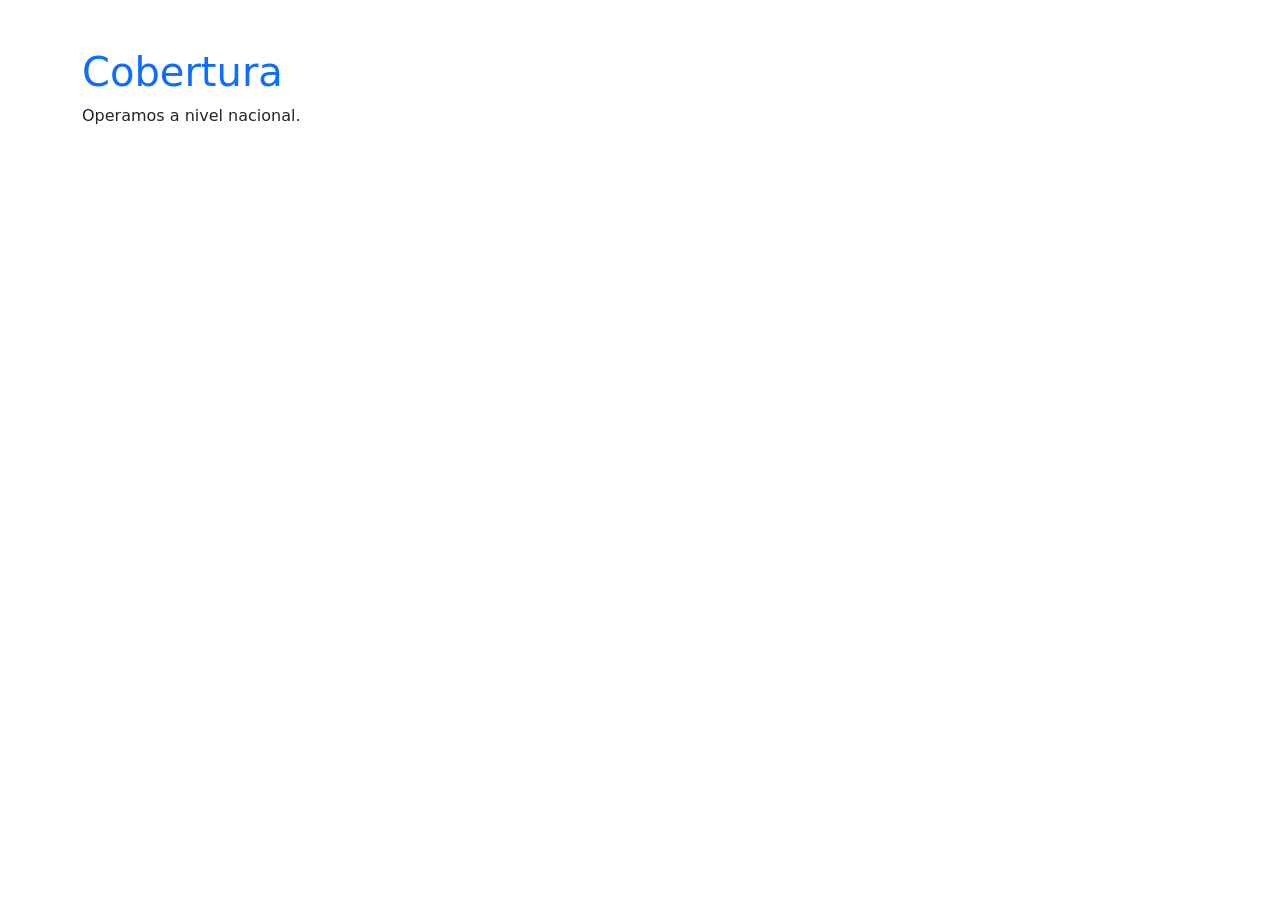
==== cobertura.html @ d580b1d6 "Estructura del proyecto, Bootstrap y diseño base responsive" ====
<!DOCTYPE html>
<html lang="es">
<head>
    <meta charset="UTF-8">
    <meta name="viewport" content="width=device-width, initial-scale=1.0">
    <title>Cobertura - RM Logístico SAC</title>

    <!-- Bootstrap CSS -->
    <link href="https://cdn.jsdelivr.net/npm/bootstrap@5.3.7/dist/css/bootstrap.min.css" rel="stylesheet">
</head>
<body>

    <div class="container mt-5">
        <h1 class="text-primary">Cobertura</h1>
        <p>Operamos a nivel nacional.</p>
    </div>

    <!-- Bootstrap JS -->
    <script src="https://cdn.jsdelivr.net/npm/bootstrap@5.3.7/dist/js/bootstrap.bundle.min.js"></script>
</body>
</html>
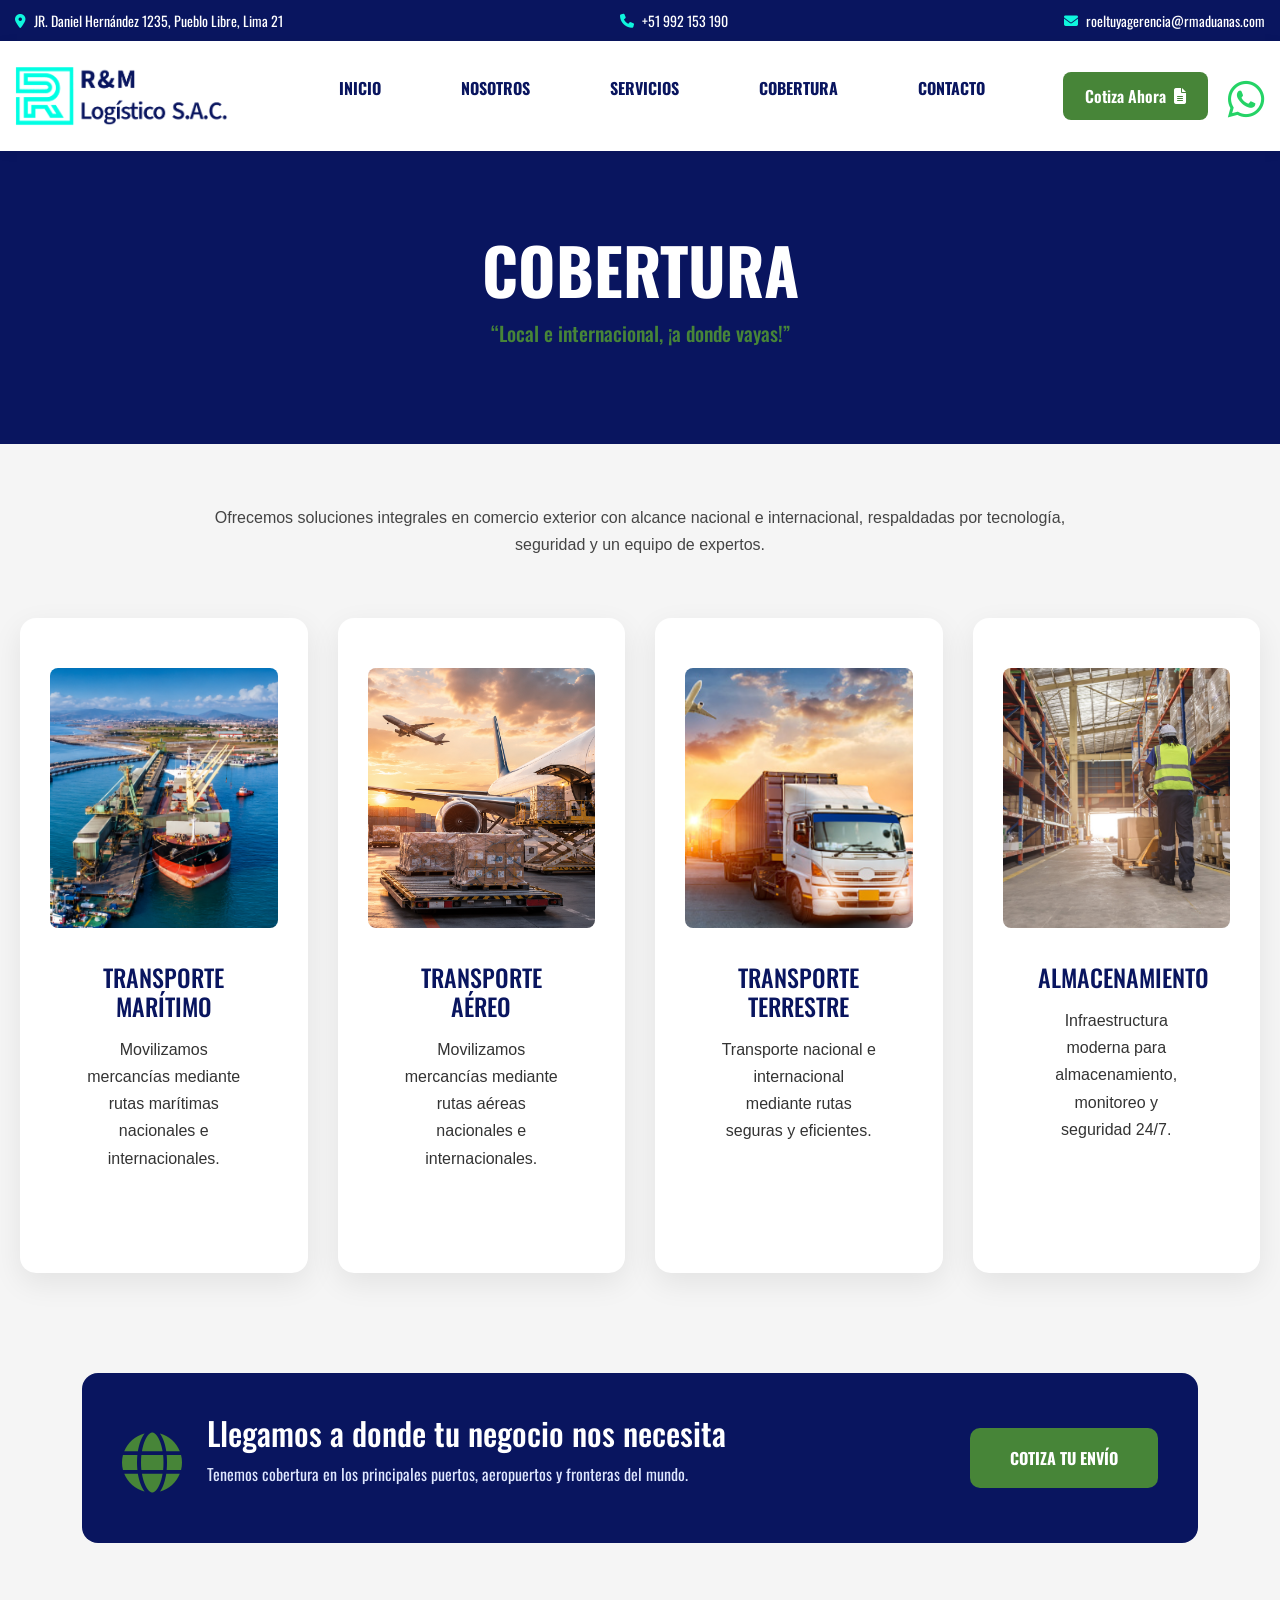
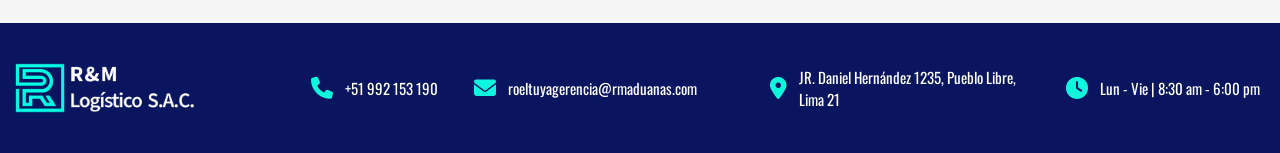
==== commit 1691202b: "Desarrollo e ipmplentacion de las secciones coorporativas" ====
--- a/cobertura.html
+++ b/cobertura.html
@@ -3,19 +3,366 @@
 <head>
     <meta charset="UTF-8">
     <meta name="viewport" content="width=device-width, initial-scale=1.0">
-    <title>Cobertura - RM Logístico SAC</title>
-
-    <!-- Bootstrap CSS -->
-    <link href="https://cdn.jsdelivr.net/npm/bootstrap@5.3.7/dist/css/bootstrap.min.css" rel="stylesheet">
+    <title>
+Cobertura Nacional e Internacional | R&M Logístico SAC
+</title>
+
+<meta
+  name="description"
+  content="Cobertura logística nacional e internacional para operaciones de importación, exportación y transporte de carga."
+/>
+
+<meta
+  name="keywords"
+  content="cobertura logística, transporte internacional, logística nacional, importación, exportación, aduanas"
+/>
+
+<link
+  rel="canonical"
+  href="https://www.rmaduanas.com/cobertura.html"
+/>
+
+<meta
+  property="og:title"
+  content="Cobertura | R&M Logístico SAC"
+/>
+
+<meta
+  property="og:description"
+  content="Operaciones logísticas con cobertura nacional e internacional."
+/>
+
+<meta
+  property="og:url"
+  content="https://www.rmaduanas.com/cobertura.html"
+/>
+    <!-- ************************  -->
+    <!-- ************************  -->
+    <!-- librerias externas -->
+    <!-- Favicon -->
+    <link rel="icon" href="assets/img/logo-rm-fondo.png" />
+
+    <!-- Bootstrap -->
+    <link
+      href="https://cdn.jsdelivr.net/npm/bootstrap@5.3.7/dist/css/bootstrap.min.css"
+      rel="stylesheet"
+    />
+
+    <!-- Google Fonts -->
+    <link
+      href="https://fonts.googleapis.com/css2?family=Oswald:wght@300;400;500;600;700&display=swap"
+      rel="stylesheet"
+    />
+
+    <!-- Font Awesome -->
+    <link
+      rel="stylesheet"
+      href="https://cdnjs.cloudflare.com/ajax/libs/font-awesome/6.7.2/css/all.min.css"
+    />
+     <!-- Conectar Estilos css -->
+    <link rel="stylesheet" href="assets/css/cobertura.css" />
+    <link rel="stylesheet" href="assets/css/styles.css" />
+    <!-- ************************  -->
+    <!-- ************************  -->
+   
 </head>
 <body>
-
-    <div class="container mt-5">
-        <h1 class="text-primary">Cobertura</h1>
-        <p>Operamos a nivel nacional.</p>
+    <!-- HEADER -->
+    <!-- HEADER SUPERIOR -->
+    <header>
+      <div class="top-bar">
+        <div class="wrapper top-content">
+          <div class="contact-item">
+            <i class="fas fa-map-marker-alt"></i>
+            <span>JR. Daniel Hernández 1235, Pueblo Libre, Lima 21</span>
+          </div>
+
+          <div class="contact-item">
+            <i class="fas fa-phone"></i>
+            <span>+51 992 153 190</span>
+          </div>
+
+          <div class="contact-item">
+            <i class="fas fa-envelope"></i>
+            <span>roeltuyagerencia@rmaduanas.com</span>
+          </div>
+        </div>
+      </div>
+
+      <!-- NAVBAR -->
+
+      <nav class="navbar">
+        <div class="wrapper navbar-content">
+          <!-- LOGO -->
+          <a href="index.html" class="logo">
+            <img
+              src="assets/img/logo-header.png"
+              alt="Logo de R&M Logístico S.A.C"
+            />
+          </a>
+
+          <!-- MENU -->
+          <ul class="nav-links" id="navLinks">
+            <li><a href="index.html">Inicio</a></li>
+
+            <li><a href="nosotros.html">Nosotros</a></li>
+
+            <li><a href="servicios.html">Servicios</a></li>
+
+            <li><a href="cobertura.html">Cobertura</a></li>
+
+            <li><a href="contacto.html">Contacto</a></li>
+          </ul>
+
+          <!-- BOTONES -->
+          <div class="nav-buttons">
+            <a href="cotiza.html" class="btn-cotizar">
+              Cotiza Ahora
+              <i class="fas fa-file-lines"></i>
+            </a>
+            <a
+              href="https://wa.me/51992153190"
+              target="_blank"
+              class="btn-whatsapp"
+              aria-label="WhatsApp"
+            >
+              <i class="fab fa-whatsapp"></i>
+            </a>
+          </div>
+          <!-- HAMBURGUESA -->
+          <button
+            class="menu-toggle"
+            id="menuToggle"
+            aria-label="Abrir menú"
+            aria-expanded="false"
+            aria-controls="navLinks"
+          >
+            <i class="fas fa-bars"></i>
+          </button>
+        </div>
+      </nav>
+    </header>
+  <main class="coverage-page">
+
+  <!-- HERO -->
+  <section class="coverage-hero">
+    <div class="container">
+
+      <h1>COBERTURA</h1>
+
+      <p>
+        “Local e internacional, ¡a donde vayas!”
+      </p>
+
     </div>
-
-    <!-- Bootstrap JS -->
-    <script src="https://cdn.jsdelivr.net/npm/bootstrap@5.3.7/dist/js/bootstrap.bundle.min.js"></script>
+  </section>
+
+  <!-- INTRO -->
+<section class="coverage-intro">
+
+    <div class="wrapper">
+      <!-- <h2>
+        CONOCIMIENTO Y EXPERIENCIA A TU SERVICIO
+      </h2> -->
+
+      <p>
+        Ofrecemos soluciones integrales en comercio exterior con alcance nacional e internacional, respaldadas por tecnología, seguridad y un equipo de expertos.
+      </p>
+
+    </div>
+
+  </section>
+
+  <!-- GRID -->
+ <!-- =========================================
+       COBERTURA
+  ========================================== -->
+
+  <section class="coverage-services">
+
+    <div class="wrapper coverage-grid">
+
+      <!-- MARÍTIMO -->
+
+      <article class="coverage-card">
+
+        <img
+          src="assets/img/cobertura/maritimo.webp"
+          alt="Transporte marítimo"
+          loading="lazy"
+        >
+
+        <div class="coverage-card-content">
+
+          <h3>
+            TRANSPORTE MARÍTIMO
+          </h3>
+
+          <p>
+            Movilizamos mercancías mediante rutas
+            marítimas nacionales e internacionales.
+          </p>
+
+        </div>
+
+      </article>
+
+      <!-- AÉREO -->
+
+      <article class="coverage-card">
+
+        <img
+          src="assets/img/cobertura/aereo.webp"
+          alt="Transporte aéreo"
+          loading="lazy"
+        >
+
+        <div class="coverage-card-content">
+
+          <h3>
+            TRANSPORTE AÉREO
+          </h3>
+
+          <p>
+            Movilizamos mercancías mediante rutas
+            aéreas nacionales e internacionales.
+          </p>
+
+        </div>
+
+      </article>
+
+      <!-- TERRESTRE -->
+
+      <article class="coverage-card">
+
+        <img
+          src="assets/img/cobertura/terrestre.webp"
+          alt="Transporte terrestre"
+          loading="lazy"
+        >
+
+        <div class="coverage-card-content">
+
+          <h3>
+            TRANSPORTE TERRESTRE
+          </h3>
+
+          <p>
+            Transporte nacional e internacional
+            mediante rutas seguras y eficientes.
+          </p>
+
+        </div>
+
+      </article>
+
+      <!-- ALMACÉN -->
+
+      <article class="coverage-card">
+
+        <img
+          src="assets/img/cobertura/almacen.webp"
+          alt="Almacenamiento logístico"
+          loading="lazy"
+        >
+
+        <div class="coverage-card-content">
+
+          <h3>
+            ALMACENAMIENTO
+          </h3>
+
+          <p>
+            Infraestructura moderna para almacenamiento,
+            monitoreo y seguridad 24/7.
+          </p>
+
+        </div>
+
+      </article>
+
+    </div>
+
+  </section>
+
+  <!-- CTA -->
+  <section class="coverage-cta">
+
+    <div class="container">
+
+      <div class="coverage-cta-box">
+
+        <div class="coverage-cta-info">
+
+          <div class="coverage-globe">
+            <i class="fa-solid fa-globe"></i>
+          </div>
+
+          <div>
+
+            <h2>
+              Llegamos a donde tu negocio nos necesita
+            </h2>
+
+            <p>
+              Tenemos cobertura en los principales puertos,
+              aeropuertos y fronteras del mundo.
+            </p>
+
+          </div>
+
+        </div>
+
+        <a href="cotiza.html" class="coverage-btn">
+          Cotiza tu envío
+        </a>
+
+      </div>
+
+    </div>
+
+  </section>
+
+</main>
+    <!-- PIE DE PÁGINA -->
+    <footer>
+      <div class="wrapper footer-container">
+        <div class="footer-logo">
+          <!-- <link rel="icon" href="assets/img/logo-rm.png"> -->
+          <img
+            src="assets/img/logo-footer.png"
+            alt="Logo R&M Logístico S.A.C"
+          />
+        </div>
+
+        <div class="footer-item">
+          <i class="fas fa-phone"></i>
+
+          <span>+51 992 153 190</span>
+        </div>
+
+        <div class="footer-item">
+          <i class="fas fa-envelope"></i>
+
+          <span>roeltuyagerencia@rmaduanas.com</span>
+        </div>
+
+        <div class="footer-item">
+          <i class="fas fa-map-marker-alt"></i>
+
+          <span> JR. Daniel Hernández 1235, Pueblo Libre, Lima 21 </span>
+        </div>
+
+        <div class="footer-item">
+          <i class="fas fa-clock"></i>
+
+          <span> Lun - Vie | 8:30 am - 6:00 pm </span>
+        </div>
+      </div>
+    </footer>
+      <!-- Conectar JS -->
+    <script src="assets/js/cobertura.js"></script>
+    <script src="assets/js/main.js"></script>
 </body>
 </html>
--- a/assets/css/cobertura.css
+++ b/assets/css/cobertura.css
@@ -0,0 +1,304 @@
+/* ===================================
+COBERTURA
+=================================== */
+
+/* ==========================================
+   COBERTURA
+========================================== */
+
+.coverage-page {
+  background: #f5f5f5;
+}
+
+/* HERO */
+
+.coverage-hero {
+  background: var(--azul);
+  text-align: center;
+  padding: 80px 20px;
+}
+
+.coverage-hero h1 {
+  color: white;
+  font-size: 64px;
+  font-weight: 700;
+  margin-bottom: 10px;
+  text-transform: uppercase;
+}
+
+.coverage-hero p {
+    color: var(--verde);
+    font-size: 20px;
+    font-weight: 500;
+}
+
+/* .coverage-hero-content {
+  display: grid;
+  grid-template-columns: 1fr 1.1fr;
+  align-items: stretch;
+} */
+
+.coverage-text {
+  padding: 90px 70px;
+  color: white;
+  display: flex;
+  flex-direction: column;
+  justify-content: center;
+}
+
+.coverage-text h1 {
+  font-size: 72px;
+  margin-bottom: 20px;
+}
+
+.coverage-text h2 {
+  color: var(--verde);
+  font-size: 24px;
+  margin-bottom: 25px;
+}
+
+.coverage-text p {
+  max-width: 500px;
+  font-size: 20px;
+  line-height: 1.7;
+}
+
+.coverage-image img {
+  width: 100%;
+  height: 100%;
+  object-fit: cover;
+  display: block;
+}
+
+/* INTRO */
+
+.coverage-intro {
+  text-align: center;
+  padding: 60px 20px 20px;
+}
+
+.coverage-intro span {
+  color: var(--verde);
+  font-size: 20px;
+  font-weight: 600;
+}
+
+.coverage-intro h2 {
+  color: var(--azul);
+  font-size: 58px;
+  margin-top: 10px;
+}
+
+.coverage-intro p {
+    max-width: 900px;
+    margin: auto;
+    line-height: 1.7;
+    color: #444;
+    font-family: "Poppins", sans-serif;
+}
+
+/* GRID */
+
+.coverage-services {
+  padding: 40px 20px 100px;
+}
+
+.coverage-grid {
+  display: grid;
+  grid-template-columns: repeat(2,1fr);
+  gap: 50px;
+}
+
+/* CARD */
+
+.coverage-card {
+  background: #dfe9ef;
+  border-radius: 10px;
+  overflow: hidden;
+  box-shadow: 0 8px 20px rgba(0,0,0,.15);
+  transition: .4s;
+}
+
+.coverage-card:hover {
+  transform: translateY(-10px);
+}
+
+.coverage-card img {
+  width: 100%;
+  height: 260px;
+  object-fit: cover;
+  border-radius: 8px;
+}
+
+.coverage-card-content {
+  padding: 35px;
+  text-align: center;
+}
+
+.coverage-card-content h3 {
+  color: var(--azul);
+  font-size: 24px;
+  margin-bottom: 15px;
+}
+
+.coverage-card-content p {
+  color: #333;
+  line-height: 1.7;
+  font-family: "Poppins", sans-serif;
+}
+
+/* ANIMACIÓN */
+
+.coverage-card {
+  opacity: 0;
+  transform: translateY(50px);
+}
+
+.coverage-card.show {
+  opacity: 1;
+  transform: translateY(0);
+  transition: .8s ease;
+  /* background-color: #DFE9EF; */
+}
+
+/* TABLET */
+
+@media (max-width: 992px) {
+
+  .coverage-hero-content {
+    grid-template-columns: 1fr;
+  }
+
+  .coverage-text {
+    text-align: center;
+    align-items: center;
+    padding: 60px 30px;
+  }
+
+  .coverage-grid {
+    grid-template-columns: 1fr;
+  }
+
+  .coverage-intro h2 {
+    font-size: 42px;
+  }
+
+}
+
+/* MOBILE */
+
+@media (max-width: 768px) {
+
+  .coverage-text h1 {
+    font-size: 44px;
+  }
+
+  .coverage-text h2 {
+    font-size: 20px;
+  }
+
+  .coverage-text p {
+    font-size: 16px;
+  }
+
+  .coverage-intro h2 {
+    font-size: 32px;
+  }
+
+}
+
+
+/* CTA */
+
+.coverage-cta{
+  padding:0 20px 80px;
+}
+
+.coverage-cta-box{
+  background:var(--azul);
+
+  border-radius:16px;
+
+  padding:40px;
+
+  display:flex;
+  justify-content:space-between;
+  align-items:center;
+  gap:30px;
+}
+
+.coverage-cta-info{
+  display:flex;
+  align-items:center;
+  gap:25px;
+}
+
+.coverage-globe{
+  font-size:60px;
+  color:var(--verde);
+}
+
+.coverage-cta h2{
+  color:#fff;
+  margin-bottom:10px;
+}
+
+.coverage-cta p{
+  color:#dfe7ff;
+}
+
+.coverage-btn{
+  background:var(--verde);
+  color:#fff;
+
+  padding:18px 40px;
+
+  border-radius:10px;
+
+  text-transform:uppercase;
+  font-weight:700;
+
+  transition:.3s;
+}
+
+.coverage-btn:hover{
+  transform:translateY(-3px);
+}
+
+/* TABLET */
+
+@media(max-width:992px){
+
+  .coverage-grid{
+    grid-template-columns:1fr;
+  }
+
+  .coverage-cta-box{
+    flex-direction:column;
+    text-align:center;
+  }
+
+  .coverage-cta-info{
+    flex-direction:column;
+  }
+
+}
+
+/* MOBILE */
+
+@media(max-width:768px){
+
+  .coverage-hero{
+    padding:90px 20px;
+  }
+
+  .card-image img{
+    height:220px;
+  }
+
+  .coverage-btn{
+    width:100%;
+    text-align:center;
+  }
+
+}
--- a/assets/css/styles.css
+++ b/assets/css/styles.css
@@ -0,0 +1,862 @@
+/** =======================================
+             APARTADO DE INCIO 
+======================================= **/
+
+/* ===========================
+   RESET
+=========================== */
+
+* {
+  margin: 0;
+  padding: 0;
+  box-sizing: border-box;
+}
+
+body {
+  font-family: "Oswald", sans-serif;
+}
+
+a {
+  text-decoration: none;
+}
+
+ul {
+  list-style: none;
+}
+
+img {
+  max-width: 100%;
+}
+
+/* ===========================
+   VARIABLES
+=========================== */
+
+:root {
+  --azul: #09155F;
+  --verdeOscuro:#E9F6FE;
+  --verde: #478538;
+  --verdeClaro:#E9F6FE;
+  --celeste: #0FF6DE;
+  --gris: #E9F6FE;
+  --blanco: #ffffff;
+;
+}
+
+/* ===========================
+   CONTENEDOR
+=========================== */
+
+/* .container{
+    width:90%;
+    max-width:1200px;
+    margin:auto;
+} */
+
+.wrapper {
+  width: 100%;
+  max-width: 1400px;
+  margin: 0 auto;
+}
+/* ===========================
+   TOP BAR
+=========================== */
+
+.top-bar {
+  background: var(--azul);
+  color: white;
+  padding: 10px 15px;
+  font-size: 14px;
+}
+
+.top-content {
+  display: flex;
+  justify-content: space-between;
+  align-items: center;
+  gap: 20px;
+  flex-wrap: wrap;
+}
+
+.contact-item {
+  display: flex;
+  align-items: center;
+  gap: 8px;
+}
+
+.contact-item i {
+  color: var(--celeste);
+}
+
+/* ===========================
+   NAVBAR
+=========================== */
+
+.navbar {
+  background: white;
+  box-shadow: 0 2px 10px rgba(0, 0, 0, 0.08);
+  position: relative;
+  padding: 10px 15px;
+  /*padding:0;*/
+}
+
+.navbar-content {
+  display: flex;
+  justify-content: space-between;
+  align-items: center;
+  /*padding:15px 15px;*/
+  min-height: 90px;
+  /*padding:0 15px;*/
+}
+
+.logo img {
+  height: 60px;
+}
+
+.nav-links {
+  display: flex;
+  gap: 80px;
+}
+
+.nav-links a {
+  color: var(--azul);
+  font-weight: 700;
+  text-transform: uppercase;
+  transition: 0.3s;
+}
+
+.nav-links a:hover {
+  color: var(--verde);
+}
+
+.nav-buttons {
+  display: flex;
+  align-items: center;
+  gap: 20px;
+}
+
+.btn-cotizar {
+  background: var(--verde);
+  color: white;
+  padding: 12px 22px;
+  border-radius: 8px;
+  font-weight: 600;
+  display: flex;
+  align-items: center;
+  gap: 8px;
+}
+
+.btn-whatsapp {
+  font-size: 42px;
+  color: #25d366;
+}
+
+.menu-toggle {
+  display: none;
+  background: none;
+  border: none;
+  font-size: 28px;
+  color: var(--azul);
+  cursor: pointer;
+}
+
+/* ===========================
+   FOOTER
+=========================== */
+
+footer {
+  background: var(--azul);
+  color: white;
+  padding: 40px 15px;
+}
+
+.footer-container {
+  /*max-width:1300px;*/ /*desc*/
+  margin: auto;
+
+  display: grid;
+  grid-template-columns: 2fr 1fr 2fr 2fr 1.5fr;
+
+  gap: 30px;
+  align-items: center;
+  font-size: 15px;
+}
+
+.footer-logo img {
+  width: 180px;
+}
+
+.footer-item {
+  display: flex;
+  align-items: center;
+  gap: 12px;
+}
+
+.footer-item i {
+  color: var(--celeste);
+  font-size: 22px;
+}
+
+/* ===========================
+   RESPONSIVE
+=========================== */
+
+@media (max-width: 992px) {
+  .nav-links {
+    position: absolute;
+    top: 100%;
+    left: 0;
+    width: 100%;
+    background: white;
+
+    display: none;
+    flex-direction: column;
+    gap: 0;
+
+    box-shadow: 0 8px 20px rgba(0, 0, 0, 0.08);
+
+    z-index: 999;
+  }
+
+  .nav-links li {
+    border-top: 1px solid #eee;
+  }
+
+  .nav-links a {
+    display: block;
+    padding: 18px 24px;
+  }
+
+  .nav-links.active {
+    display: flex;
+  }
+
+  .menu-toggle {
+    display: block;
+  }
+
+  .nav-buttons {
+    display: none;
+  }
+
+  .footer-container {
+    grid-template-columns: 1fr;
+    text-align: center;
+  }
+
+  .footer-item {
+    justify-content: center;
+  }
+
+  .footer-logo {
+    text-align: center;
+  }
+
+  .navbar-content {
+    min-height: 80px;
+  }
+}
+
+@media (max-width: 768px) {
+  .top-content {
+    flex-direction: column;
+  }
+
+  .logo img {
+    height: 55px;
+  }
+}
+
+/*==================================================
+HERO
+==================================================*/
+
+.hero {
+  background: var(--azul);
+  overflow: hidden;
+}
+
+/* El hero ya no usa el wrapper limitado */
+.hero-content {
+  display: grid;
+  grid-template-columns: 48% 52%;
+  min-height: 700px;
+
+  max-width: none;
+  width: 100%;
+}
+
+/* TEXTO */
+.hero-text {
+  padding: 80px 70px 80px 8%;
+  display: flex;
+  flex-direction: column;
+  justify-content: center;
+
+  color: var(--blanco);
+
+  background: var(--azul);
+  position: relative;
+  z-index: 2;
+}
+/*verdadero*/
+/* .hero-subtitle,
+.section-subtitle {
+    display: inline-block;
+    color: var(--verde);
+    font-size: 15px;
+    font-weight: 600;
+    letter-spacing: 1px;
+    text-transform: uppercase;
+    margin-bottom: 20px;
+} */
+.hero-subtitle {
+  display: inline-block;
+  color: var(--verde);
+  font-size: 15px;
+  font-weight: 600;
+  letter-spacing: 1px;
+  text-transform: uppercase;
+  margin-bottom: 20px;
+}
+.section-subtitle {
+  display: inline-block;
+  color: var(--verde);
+  font-size: 25px;
+  font-weight: 600;
+  letter-spacing: 1px;
+  text-transform: uppercase;
+  margin-bottom: 20px;
+}
+.hero h1 {
+  font-size: 64px;
+  line-height: 1.15;
+  font-weight: 700;
+  text-transform: uppercase;
+  margin-bottom: 30px;
+}
+
+.hero p {
+  font-family: "Poppins", sans-serif;
+  font-size: 17px;
+  line-height: 1.9;
+  max-width: 560px;
+  margin-bottom: 40px;
+}
+
+/* BOTONES */
+
+.hero-buttons {
+  display: flex;
+  gap: 20px;
+  flex-wrap: wrap;
+}
+.hero-buttons a {
+  background: var(--verde);
+  color: white;
+  padding: 12px 22px;
+  border-radius: 8px;
+  font-weight: 600;
+}
+
+/* IMAGEN */
+
+.hero-image {
+  position: relative;
+  overflow: hidden;
+}
+
+.hero-image img {
+  width: 100%;
+  height: 100%;
+  object-fit: cover;
+  display: block;
+}
+
+/* DEGRADADO */
+
+.hero-image-overlay {
+  position: absolute;
+  inset: 0;
+
+  background: linear-gradient(
+    90deg,
+    rgba(8, 25, 107, 0.95) 0%,
+    rgba(8, 25, 107, 0.7) 12%,
+    rgba(8, 25, 107, 0.35) 22%,
+    rgba(8, 25, 107, 0) 35%
+  );
+
+  pointer-events: none;
+}
+
+/*==================================================
+BENEFICIOS
+==================================================*/
+
+.benefits {
+  background: var(--azul);
+  border-top: 1px solid rgba(255, 255, 255, 0.08);
+}
+
+/* .benefits-container {
+  display: grid;
+  grid-template-columns: repeat(4,1fr);
+} */
+
+/*==================================================
+BENEFICIOS SLIDER INFINITO
+==================================================*/
+
+.benefits {
+  background: var(--azul);
+  overflow: hidden;
+  border-top: 1px solid rgba(255, 255, 255, 0.08);
+}
+
+.benefits-slider {
+  width: 100%;
+  overflow: hidden;
+}
+
+.benefits-track {
+  display: flex;
+  width: max-content;
+  animation: benefitsScroll 25s linear infinite;
+}
+
+.benefits-track:hover {
+  animation-play-state: paused;
+}
+
+.benefit-item {
+  width: 350px;
+  min-width: 350px;
+
+  padding: 35px 25px;
+
+  display: flex;
+  align-items: center;
+  gap: 18px;
+
+  color: var(--blanco);
+}
+
+.benefit-icon {
+  width: 65px;
+  height: 65px;
+
+  border-radius: 50%;
+
+  display: flex;
+  justify-content: center;
+  align-items: center;
+
+  background: rgba(255, 255, 255, 0.08);
+  flex-shrink: 0;
+}
+
+.benefit-icon i {
+  color: var(--verde);
+  font-size: 28px;
+}
+
+.benefit-item h2 {
+  font-size: 20px;
+  margin-bottom: 6px;
+}
+
+.benefit-item p {
+  font-family: "Poppins", sans-serif;
+  font-size: 14px;
+  color: rgba(255, 255, 255, 0.85);
+}
+
+@keyframes benefitsScroll {
+  from {
+    transform: translateX(0);
+  }
+
+  to {
+    transform: translateX(-50%);
+  }
+}
+
+.benefit-item {
+  padding: 35px 25px;
+  display: flex;
+  gap: 18px;
+  align-items: center;
+  color: var(--blanco);
+}
+
+.benefit-icon {
+  width: 65px;
+  height: 65px;
+  background: rgba(255, 255, 255, 0.08);
+  border-radius: 50%;
+  display: flex;
+  justify-content: center;
+  align-items: center;
+}
+
+.benefit-icon i {
+  color: var(--verde);
+  font-size: 28px;
+}
+
+.benefit-item h2 {
+  font-size: 20px;
+  margin-bottom: 6px;
+}
+
+.benefit-item p {
+  font-family: "Poppins", sans-serif;
+  font-size: 14px;
+  color: rgba(255, 255, 255, 0.85);
+}
+
+@media (max-width: 768px) {
+  .benefit-item {
+    width: 280px;
+    min-width: 280px;
+  }
+
+  .benefits-track {
+    animation-duration: 18s;
+  }
+}
+/*==================================================
+SECCIONES GENERALES
+==================================================*/
+
+.services,
+.coverage {
+  padding: 100px 15px;
+}
+
+.section-header {
+  text-align: center;
+  margin-bottom: 60px;
+}
+
+.section-header h2 {
+  color: var(--azul);
+  font-size: 46px;
+  margin-bottom: 25px;
+}
+
+/*==================================================
+SERVICIOS
+==================================================*/
+
+.services-grid {
+  display: grid;
+  grid-template-columns: repeat(3, 1fr);
+  gap: 30px;
+}
+
+.service-card {
+  background: var(--blanco);
+  padding: 45px 35px;
+  border-radius: 16px;
+  text-align: center;
+  box-shadow: 0 10px 35px rgba(0, 0, 0, 0.08);
+  transition: all 0.3s ease;
+}
+
+.service-card:hover {
+  transform: translateY(-10px);
+}
+
+.service-card i {
+  color: var(--verde);
+  font-size: 50px;
+  margin-bottom: 25px;
+}
+
+.service-card h3 {
+  color: var(--azul);
+  font-size: 24px;
+  margin-bottom: 15px;
+}
+
+.service-card p {
+  font-family: "Poppins", sans-serif;
+  color: #666;
+  line-height: 1.8;
+}
+
+/*==================================================
+SOBRE NOSOTROS
+==================================================*/
+
+.about {
+  background: var(--azul);
+  padding: 100px 15px;
+}
+
+.about-content {
+  display: grid;
+  grid-template-columns: 1fr 1fr;
+  gap: 70px;
+  align-items: center;
+}
+
+.about-image img {
+  width: 100%;
+  border-radius: 18px;
+  display: block;
+}
+
+.about-text {
+  color: var(--blanco);
+}
+
+.about-text h2 {
+  font-size: 52px;
+  margin-bottom: 25px;
+}
+
+.about-text p {
+  font-family: "Poppins", sans-serif;
+  line-height: 1.9;
+  margin-bottom: 45px;
+  color: rgba(255, 255, 255, 0.9);
+}
+
+.about-stats {
+  display: flex;
+  gap: 30px;
+  /*flex-wrap: wrap;*/  /* descomentar */
+  margin-bottom: 45px;
+}
+
+.stat-item h3 {
+  color: var(--verde);
+  font-size: 48px;
+}
+
+.stat-item span {
+  display: block;
+  font-family: "Poppins", sans-serif;
+  margin-top: 10px;
+}
+
+.stat-item {
+    display: flex;
+    align-items: center;
+    gap: 18px;
+}
+
+.stat-icon {
+    font-size: 50px;
+    color: #a7d86c; /* verde claro */
+}
+
+.stat-content h3 {
+    color: #fff;
+    font-size: 32px;
+    font-weight: 700;
+    margin: 0;
+    line-height: 1;
+}
+
+.stat-content span {
+    color: #fff;
+    font-size: 18px;
+    display: block;
+    margin-top: 5px;
+}
+
+/* Responsive */
+@media (max-width: 768px) {
+    .about-stats {
+        flex-direction: column;
+        align-items: flex-start;
+        gap: 25px;
+    }
+
+    .stat-icon {
+        font-size: 40px;
+    }
+
+    .stat-content h3 {
+        font-size: 28px;
+    }
+}
+/*==================================================
+COBERTURA
+==================================================*/
+
+.coverage-grid {
+  display: grid;
+  grid-template-columns: repeat(4, 1fr);
+  gap: 30px;
+}
+
+.coverage-card {
+  background: var(--blanco);
+  padding: 50px 30px;
+  text-align: center;
+  border-radius: 16px;
+  box-shadow: 0 10px 30px rgba(0, 0, 0, 0.08);
+  transition: all 0.3s ease;
+}
+
+.coverage-card:hover {
+  transform: translateY(-8px);
+}
+
+.coverage-card i {
+  color: var(--verde);
+  font-size: 52px;
+  margin-bottom: 25px;
+}
+
+.coverage-card h3 {
+  color: var(--azul);
+  font-size: 24px;
+}
+
+/*==================================================
+RESPONSIVE
+==================================================*/
+
+@media (max-width: 1200px) {
+  .hero h1 {
+    font-size: 54px;
+  }
+
+  .section-header h2,
+  .about-text h2 {
+    font-size: 40px;
+  }
+}
+
+@media (max-width: 992px) {
+  /* .hero-content,
+  .about-content {
+    grid-template-columns: 1fr;
+  }
+
+  .hero-image {
+    order: 1;
+  }
+
+  .hero-text {
+    order: 2;
+    text-align: center;
+    align-items: center;
+    padding: 60px 30px;
+  } */
+
+  .hero-content,
+  .about-content {
+    grid-template-columns: 1fr;
+  }
+
+  .hero-image {
+    order: 1;
+    min-height: 420px;
+  }
+
+  .hero-text {
+    order: 2;
+    text-align: center;
+    align-items: center;
+    padding: 60px 30px;
+  }
+
+  .hero-image-overlay {
+    background: linear-gradient(
+      180deg,
+      rgba(8, 25, 107, 0.85) 0%,
+      rgba(8, 25, 107, 0.45) 35%,
+      rgba(8, 25, 107, 0) 70%
+    );
+  }
+
+  .services-grid {
+    grid-template-columns: repeat(2, 1fr);
+  }
+
+  .benefits-container {
+    grid-template-columns: repeat(2, 1fr);
+  }
+
+  .coverage-grid {
+    grid-template-columns: repeat(2, 1fr);
+  }
+
+  .about-text {
+    text-align: center;
+  }
+
+  .about-stats {
+    justify-content: center;
+  }
+}
+
+@media (max-width: 768px) {
+  .hero h1 {
+    font-size: 42px;
+  }
+
+  .hero p {
+    font-size: 16px;
+  }
+
+  .section-header h2,
+  .about-text h2 {
+    font-size: 34px;
+  }
+
+  .services-grid,
+  .coverage-grid {
+    grid-template-columns: 1fr;
+  }
+}
+
+@media (max-width: 576px) {
+  .hero-content {
+    min-height: auto;
+  }
+
+  .hero-text {
+    padding: 50px 20px;
+  }
+
+  .hero h1 {
+    font-size: 34px;
+  }
+
+  .hero-buttons {
+    flex-direction: column;
+    width: 100%;
+  }
+
+  .btn-principal,
+  .btn-secundario {
+    width: 100%;
+    text-align: center;
+  }
+
+  .benefits-container {
+    grid-template-columns: 1fr;
+  }
+
+  .benefit-item {
+    flex-direction: column;
+    text-align: center;
+  }
+
+  .section-header h2,
+  .about-text h2 {
+    font-size: 28px;
+  }
+
+  .stat-item h3 {
+    font-size: 38px;
+  }
+}
+
